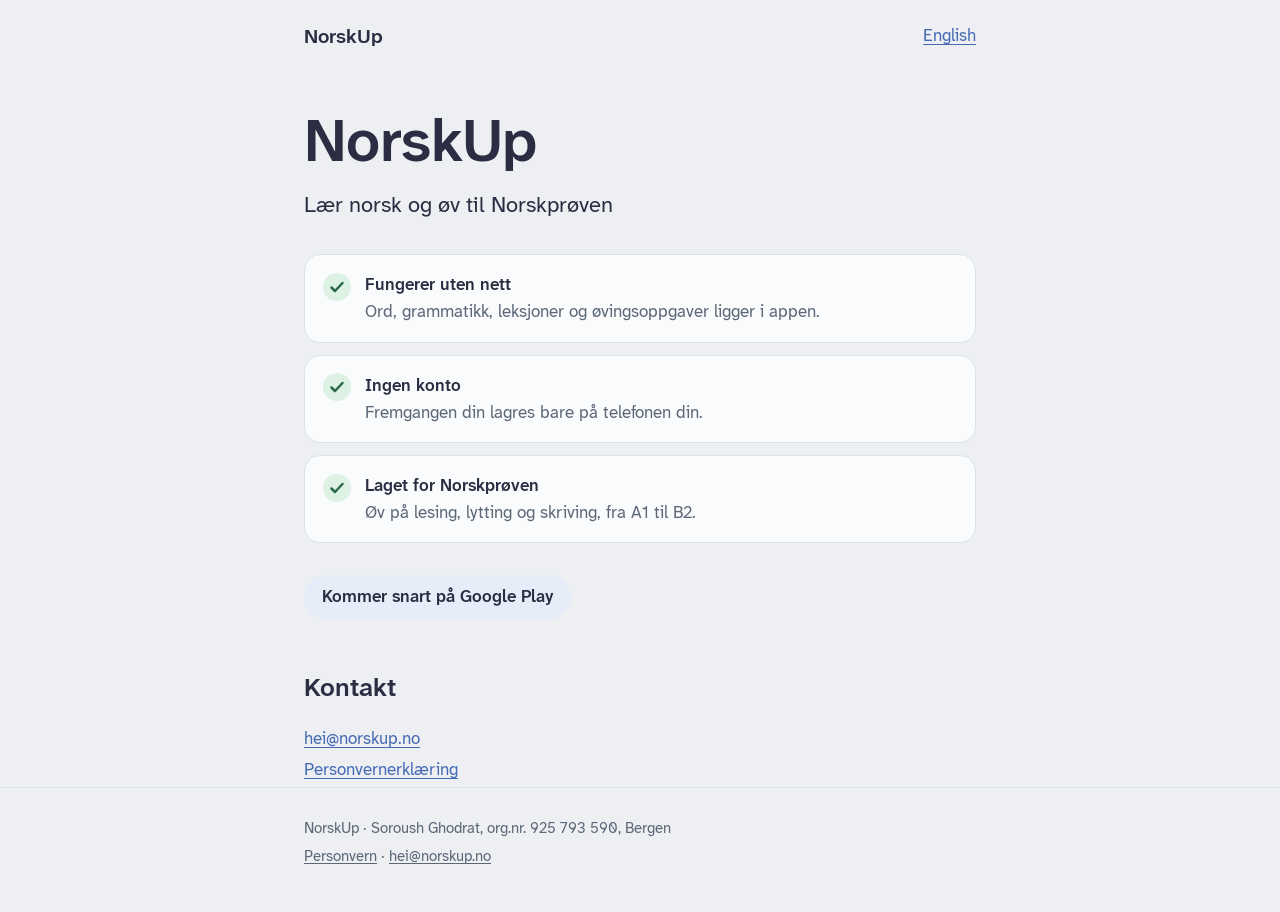
==== index.html @ c70915f0 "All landing" ====
<!doctype html>
<html lang="nb">
  <head>
    <meta charset="utf-8" />
    <meta name="viewport" content="width=device-width, initial-scale=1" />
    <title>NorskUp – lær norsk og øv til Norskprøven</title>
    <meta
      name="description"
      content="NorskUp er en app for å lære norsk og øve til Norskprøven. Fungerer uten nett, uten konto."
    />
    <meta name="color-scheme" content="light dark" />
    <link rel="stylesheet" href="assets/style.css" />
    <link rel="alternate" hreflang="nb" href="https://norskup.no/" />
    <link rel="alternate" hreflang="en" href="https://norskup.no/en/" />
  </head>
  <body>
    <a class="skip" href="#main">Hopp til innholdet</a>
    <header class="site">
      <div class="wrap">
        <a class="brand" href="./">NorskUp</a>
        <a href="en/" hreflang="en" lang="en">English</a>
      </div>
    </header>

    <main id="main" class="wrap">
      <section class="hero">
        <h1>NorskUp</h1>
        <p class="lead">Lær norsk og øv til Norskprøven</p>
      </section>

      <ul class="points">
        <li>
          <svg viewBox="0 0 28 28" aria-hidden="true">
            <circle class="icon-bg" cx="14" cy="14" r="14" />
            <path class="icon-mark" d="M8.5 14.5l3.5 3.5 7.5-8" fill="none" stroke-width="2.5" stroke-linecap="round" stroke-linejoin="round" />
          </svg>
          <p>
            <strong>Fungerer uten nett</strong>
            <span>Ord, grammatikk, leksjoner og øvingsoppgaver ligger i appen.</span>
          </p>
        </li>
        <li>
          <svg viewBox="0 0 28 28" aria-hidden="true">
            <circle class="icon-bg" cx="14" cy="14" r="14" />
            <path class="icon-mark" d="M8.5 14.5l3.5 3.5 7.5-8" fill="none" stroke-width="2.5" stroke-linecap="round" stroke-linejoin="round" />
          </svg>
          <p>
            <strong>Ingen konto</strong>
            <span>Fremgangen din lagres bare på telefonen din.</span>
          </p>
        </li>
        <li>
          <svg viewBox="0 0 28 28" aria-hidden="true">
            <circle class="icon-bg" cx="14" cy="14" r="14" />
            <path class="icon-mark" d="M8.5 14.5l3.5 3.5 7.5-8" fill="none" stroke-width="2.5" stroke-linecap="round" stroke-linejoin="round" />
          </svg>
          <p>
            <strong>Laget for Norskprøven</strong>
            <span>Øv på lesing, lytting og skriving, fra A1 til B2.</span>
          </p>
        </li>
      </ul>

      <p class="soon">Kommer snart på Google Play</p>

      <section class="contact" aria-labelledby="contact">
        <h2 id="contact">Kontakt</h2>
        <p><a href="mailto:hei@norskup.no">hei@norskup.no</a></p>
        <p><a href="personvern/">Personvernerklæring</a></p>
      </section>
    </main>

    <footer class="site">
      <div class="wrap">
        <p>NorskUp · Soroush Ghodrat, org.nr. 925 793 590, Bergen</p>
        <p>
          <a href="personvern/">Personvern</a> ·
          <a href="mailto:hei@norskup.no">hei@norskup.no</a>
        </p>
      </div>
    </footer>
  </body>
</html>
---- assets/style.css ----
/*
 * NorskUp website. The colours are the app's (src/global.css in the app),
 * the font its Latin font, Atkinson Hyperlegible Next (SIL OFL, licence in
 * assets/fonts), self-hosted. No external fonts, scripts or trackers.
 */

@font-face {
  font-family: 'Atkinson Hyperlegible Next';
  src: url('fonts/AtkinsonHyperlegibleNext-Regular.ttf') format('truetype');
  font-weight: 400;
  font-display: swap;
}

@font-face {
  font-family: 'Atkinson Hyperlegible Next';
  src: url('fonts/AtkinsonHyperlegibleNext-SemiBold.ttf') format('truetype');
  font-weight: 600;
  font-display: swap;
}

:root {
  color-scheme: light dark;
  --surface: #edeff3;
  --card: #fafbfc;
  --ink: #2b2d42;
  --muted: #5c6878;
  --primary: #466bb4;
  --primary-soft: #e6ecf8;
  --line: #dde1e6;
  --check-tint: #ddf1e5;
  --check-strong: #2c6a47;
}

@media (prefers-color-scheme: dark) {
  :root {
    --surface: #1a1a2e;
    --card: #2b2d42;
    --ink: #e8eaf0;
    --muted: #8d99ae;
    --primary: #9db4e8;
    --primary-soft: #303a5a;
    --line: #3a3d52;
    --check-tint: #243f33;
    --check-strong: #9fd9b6;
  }
}

*,
*::before,
*::after {
  box-sizing: border-box;
}

html {
  -webkit-text-size-adjust: 100%;
}

body {
  margin: 0;
  background: var(--surface);
  color: var(--ink);
  font-family:
    'Atkinson Hyperlegible Next',
    system-ui,
    -apple-system,
    'Segoe UI',
    Roboto,
    sans-serif;
  font-size: 1.0625rem;
  line-height: 1.6;
}

a {
  color: var(--primary);
  text-underline-offset: 0.15em;
}

a:focus-visible {
  outline: 3px solid var(--primary);
  outline-offset: 2px;
  border-radius: 4px;
}

.skip {
  position: absolute;
  inset-inline-start: 1rem;
  top: -3rem;
  padding: 0.5rem 1rem;
  background: var(--card);
  border-radius: 8px;
}

.skip:focus {
  top: 1rem;
}

.wrap {
  max-width: 44rem;
  margin: 0 auto;
  padding: 0 1rem;
}

header.site {
  padding: 1.25rem 0;
}

header.site .wrap {
  display: flex;
  align-items: center;
  justify-content: space-between;
  gap: 1rem;
}

.brand {
  font-weight: 600;
  font-size: 1.25rem;
  color: var(--ink);
  text-decoration: none;
}

main {
  padding-bottom: 3rem;
}

h1,
h2,
h3 {
  font-weight: 600;
  line-height: 1.25;
}

.hero h1 {
  font-size: clamp(2.5rem, 9vw, 3.75rem);
  margin: 2rem 0 0.5rem;
  letter-spacing: -0.01em;
}

.hero .lead {
  font-size: 1.375rem;
  margin: 0 0 2rem;
}

.points {
  list-style: none;
  margin: 0 0 2rem;
  padding: 0;
  display: grid;
  gap: 0.75rem;
}

.points li {
  display: flex;
  gap: 0.875rem;
  align-items: flex-start;
  background: var(--card);
  border: 1px solid var(--line);
  border-radius: 16px;
  padding: 1rem 1.125rem;
}

.points svg {
  flex: none;
  width: 1.75rem;
  height: 1.75rem;
  margin-top: 0.1rem;
}

.points .icon-bg {
  fill: var(--check-tint);
}

.points .icon-mark {
  stroke: var(--check-strong);
}

.points p {
  margin: 0;
}

.points strong {
  display: block;
  font-weight: 600;
}

.points span {
  color: var(--muted);
}

.soon {
  display: inline-block;
  background: var(--primary-soft);
  color: var(--ink);
  border-radius: 999px;
  padding: 0.5rem 1.125rem;
  font-weight: 600;
  margin: 0 0 2rem;
}

.contact p {
  margin: 0.25rem 0;
}

.policy h1 {
  font-size: clamp(2rem, 7vw, 2.75rem);
  margin: 1.5rem 0 0.25rem;
}

.policy .updated {
  color: var(--muted);
  margin: 0 0 2rem;
}

.policy h2 {
  font-size: 1.375rem;
  margin: 2.25rem 0 0.5rem;
}

.policy .summary {
  background: var(--card);
  border: 1px solid var(--line);
  border-radius: 16px;
  padding: 1rem 1.25rem;
}

.policy .summary p {
  margin: 0;
}

.policy ul {
  padding-inline-start: 1.25rem;
}

.policy li {
  margin: 0.25rem 0;
}

address {
  font-style: normal;
}

footer.site {
  border-top: 1px solid var(--line);
  color: var(--muted);
  font-size: 0.9375rem;
  padding: 1.5rem 0 2.5rem;
}

footer.site p {
  margin: 0.25rem 0;
}

footer.site a {
  color: var(--muted);
}
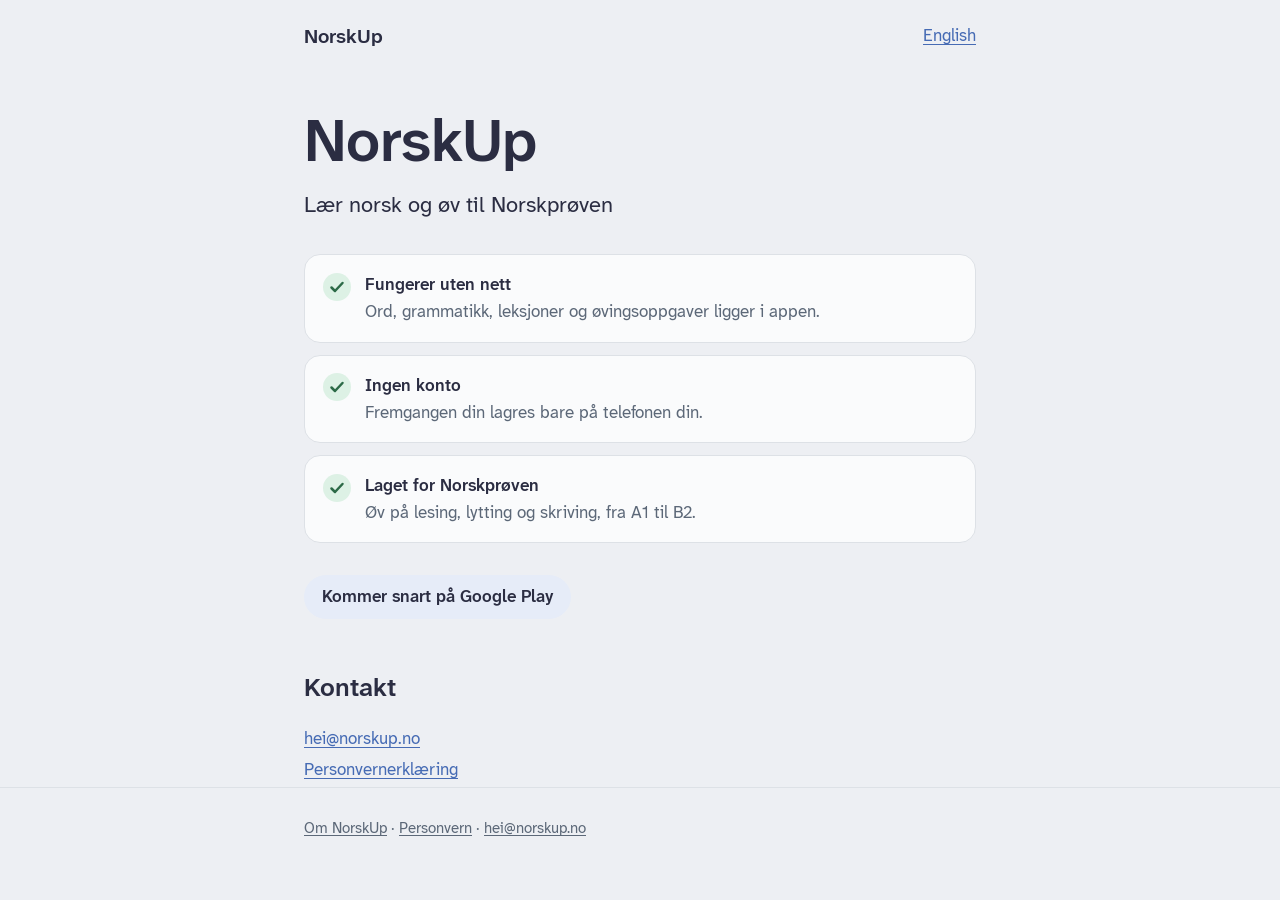
==== commit f28886e8: "Add privacy policy" ====
--- a/index.html
+++ b/index.html
@@ -72,8 +72,8 @@
 
     <footer class="site">
       <div class="wrap">
-        <p>NorskUp · Soroush Ghodrat, org.nr. 925 793 590, Bergen</p>
         <p>
+          <a href="om/">Om NorskUp</a> ·
           <a href="personvern/">Personvern</a> ·
           <a href="mailto:hei@norskup.no">hei@norskup.no</a>
         </p>
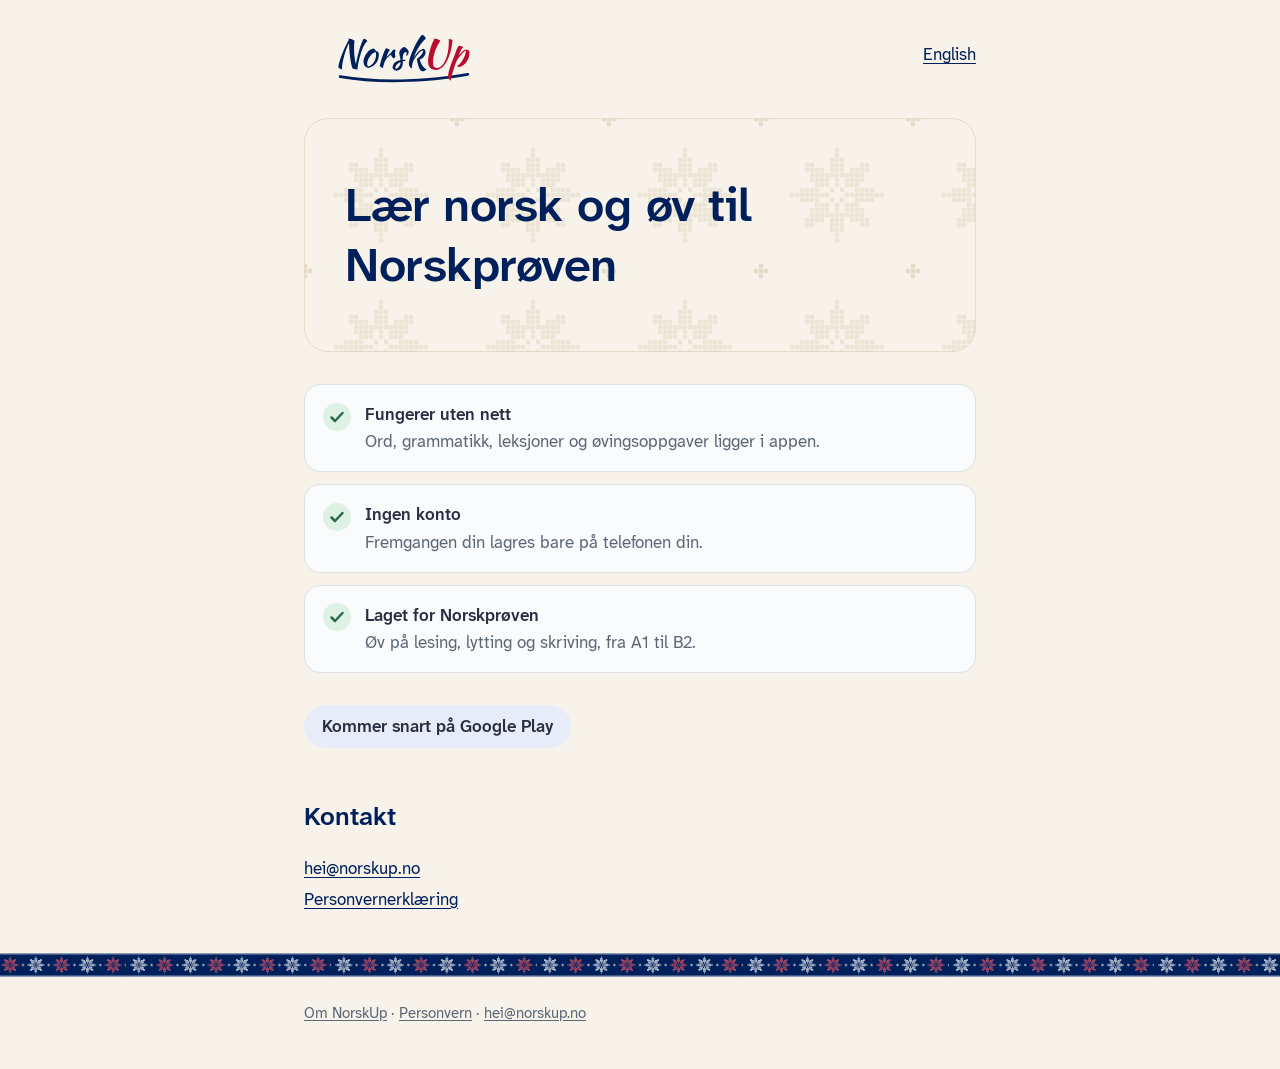
==== commit 0999fac2: "Add the NorskUp brand: wordmark, favicons, Selbu rose From the NorskUp logo package (its BRAND.md): " ====
--- a/index.html
+++ b/index.html
@@ -10,6 +10,14 @@
     />
     <meta name="color-scheme" content="light dark" />
     <link rel="stylesheet" href="assets/style.css" />
+    <link rel="icon" href="assets/brand/favicon.svg" type="image/svg+xml" />
+    <link rel="icon" href="assets/brand/favicon-48.png" sizes="48x48" type="image/png" />
+    <link rel="icon" href="assets/brand/favicon-32.png" sizes="32x32" type="image/png" />
+    <link rel="icon" href="assets/brand/favicon-16.png" sizes="16x16" type="image/png" />
+    <link rel="apple-touch-icon" href="assets/brand/apple-touch-icon-180.png" />
+    <link rel="manifest" href="site.webmanifest" />
+    <meta name="theme-color" content="#F7F3EA" media="(prefers-color-scheme: light)" />
+    <meta name="theme-color" content="#1A1A2E" media="(prefers-color-scheme: dark)" />
     <link rel="alternate" hreflang="nb" href="https://norskup.no/" />
     <link rel="alternate" hreflang="en" href="https://norskup.no/en/" />
   </head>
@@ -17,15 +25,19 @@
     <a class="skip" href="#main">Hopp til innholdet</a>
     <header class="site">
       <div class="wrap">
-        <a class="brand" href="./">NorskUp</a>
+        <a class="brand" href="./">
+          <picture>
+            <source srcset="assets/brand/norskup-wordmark-dark-transparent.svg" media="(prefers-color-scheme: dark)" />
+            <img src="assets/brand/norskup-wordmark-light-transparent.svg" alt="NorskUp" width="200" height="70" />
+          </picture>
+        </a>
         <a href="en/" hreflang="en" lang="en">English</a>
       </div>
     </header>
 
     <main id="main" class="wrap">
       <section class="hero">
-        <h1>NorskUp</h1>
-        <p class="lead">Lær norsk og øv til Norskprøven</p>
+        <h1>Lær norsk og øv til Norskprøven</h1>
       </section>
 
       <ul class="points">
--- a/assets/style.css
+++ b/assets/style.css
@@ -1,7 +1,12 @@
 /*
- * NorskUp website. The colours are the app's (src/global.css in the app),
- * the font its Latin font, Atkinson Hyperlegible Next (SIL OFL, licence in
- * assets/fonts), self-hosted. No external fonts, scripts or trackers.
+ * NorskUp website. The brand (assets/brand/, from the NorskUp logo package;
+ * its BRAND.md): the flag blue #00205B for headings and links in light mode,
+ * the cream #F7F3EA page, the wordmark in the header and the Selbu rose as
+ * decoration - never behind small text. The rest are the app's colours
+ * (src/global.css in the app); the brand red stays in the logo and the band.
+ * The font is the app's Latin font, Atkinson Hyperlegible Next (SIL OFL,
+ * licence in assets/fonts), self-hosted. No external fonts, scripts or
+ * trackers.
  */
 
 @font-face {
@@ -20,11 +25,15 @@
 
 :root {
   color-scheme: light dark;
-  --surface: #edeff3;
+  --surface: #f7f3ea; /* brand cream */
   --card: #fafbfc;
+  --heading: #00205b; /* brand flag blue */
+  --link: #00205b;
+  --hero-bg: #f7f3ea url('brand/selbu-tile-subtle-cream.svg');
+  --hero-ink: #00205b;
+  --hero-edge: #e5dcc8; /* the tile's own darkest cream: the panel shows on the cream page */
   --ink: #2b2d42;
   --muted: #5c6878;
-  --primary: #466bb4;
   --primary-soft: #e6ecf8;
   --line: #dde1e6;
   --check-tint: #ddf1e5;
@@ -35,9 +44,13 @@
   :root {
     --surface: #1a1a2e;
     --card: #2b2d42;
+    --heading: #fafbfc;
+    --link: #9db4e8;
+    --hero-bg: #00205b url('brand/selbu-tile-cream-on-navy.svg');
+    --hero-ink: #fafbfc;
+    --hero-edge: #00205b;
     --ink: #e8eaf0;
     --muted: #8d99ae;
-    --primary: #9db4e8;
     --primary-soft: #303a5a;
     --line: #3a3d52;
     --check-tint: #243f33;
@@ -71,12 +84,12 @@
 }
 
 a {
-  color: var(--primary);
+  color: var(--link);
   text-underline-offset: 0.15em;
 }
 
 a:focus-visible {
-  outline: 3px solid var(--primary);
+  outline: 3px solid var(--link);
   outline-offset: 2px;
   border-radius: 4px;
 }
@@ -112,10 +125,17 @@
 }
 
 .brand {
-  font-weight: 600;
-  font-size: 1.25rem;
-  color: var(--ink);
-  text-decoration: none;
+  display: block;
+  line-height: 0;
+  border-radius: 8px;
+}
+
+/* The wordmark: 200 px wide, so the name itself is wider than the 120 px
+   below which BRAND.md asks for the icon instead. */
+.brand img {
+  display: block;
+  width: 200px;
+  height: auto;
 }
 
 main {
@@ -127,17 +147,28 @@
 h3 {
   font-weight: 600;
   line-height: 1.25;
+  color: var(--heading);
+}
+
+/* The hero: the Selbu rose as a faint background - the subtle cream tile in
+   light mode, cream on flag blue in dark mode. Only the large heading sits on
+   it (AA against the pattern's most contrasting pixel: 11.3:1 light, 7.6:1
+   dark). A CSS background, so screen readers never meet it. */
+.hero {
+  margin: 0.5rem 0 2rem;
+  padding: clamp(2rem, 7vw, 3.5rem) clamp(1.25rem, 5vw, 2.5rem);
+  border: 1px solid var(--hero-edge);
+  border-radius: 24px;
+  background: var(--hero-bg);
+  background-size: 152px;
 }
 
 .hero h1 {
-  font-size: clamp(2.5rem, 9vw, 3.75rem);
-  margin: 2rem 0 0.5rem;
+  color: var(--hero-ink);
+  font-size: clamp(2rem, 7vw, 3rem);
+  margin: 0;
   letter-spacing: -0.01em;
-}
-
-.hero .lead {
-  font-size: 1.375rem;
-  margin: 0 0 2rem;
+  max-width: 16em;
 }
 
 .points {
@@ -239,10 +270,21 @@
 }
 
 footer.site {
-  border-top: 1px solid var(--line);
   color: var(--muted);
   font-size: 0.9375rem;
-  padding: 1.5rem 0 2.5rem;
+  margin-top: 2.5rem;
+  padding: 0 0 2.5rem;
+}
+
+/* The Selbu band: a thin strip above the footer, the whole width, decoration
+   only (a CSS background: no text on it, nothing for screen readers). */
+footer.site::before {
+  content: '';
+  display: block;
+  height: 24px;
+  margin-bottom: 1.5rem;
+  background: #00205b url('brand/selbu-band-navy.svg') repeat-x center;
+  background-size: auto 24px;
 }
 
 footer.site p {
